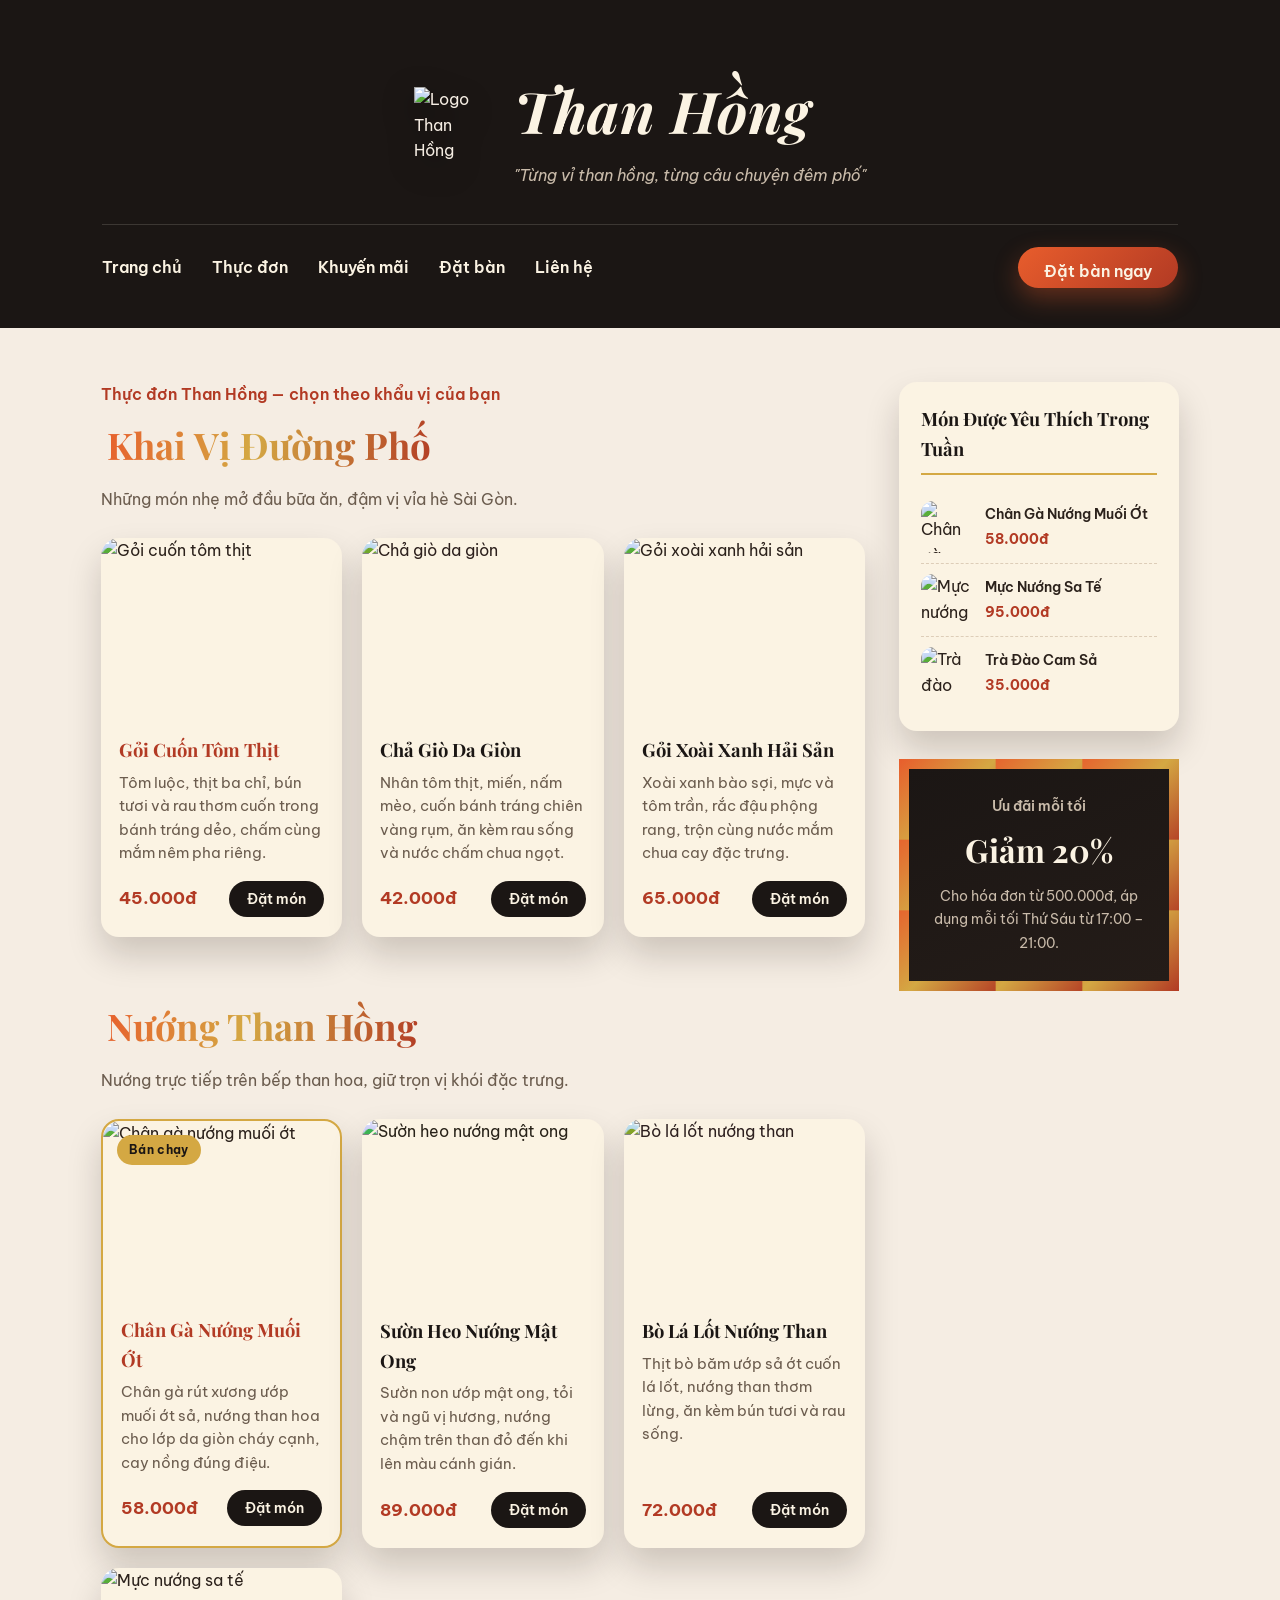
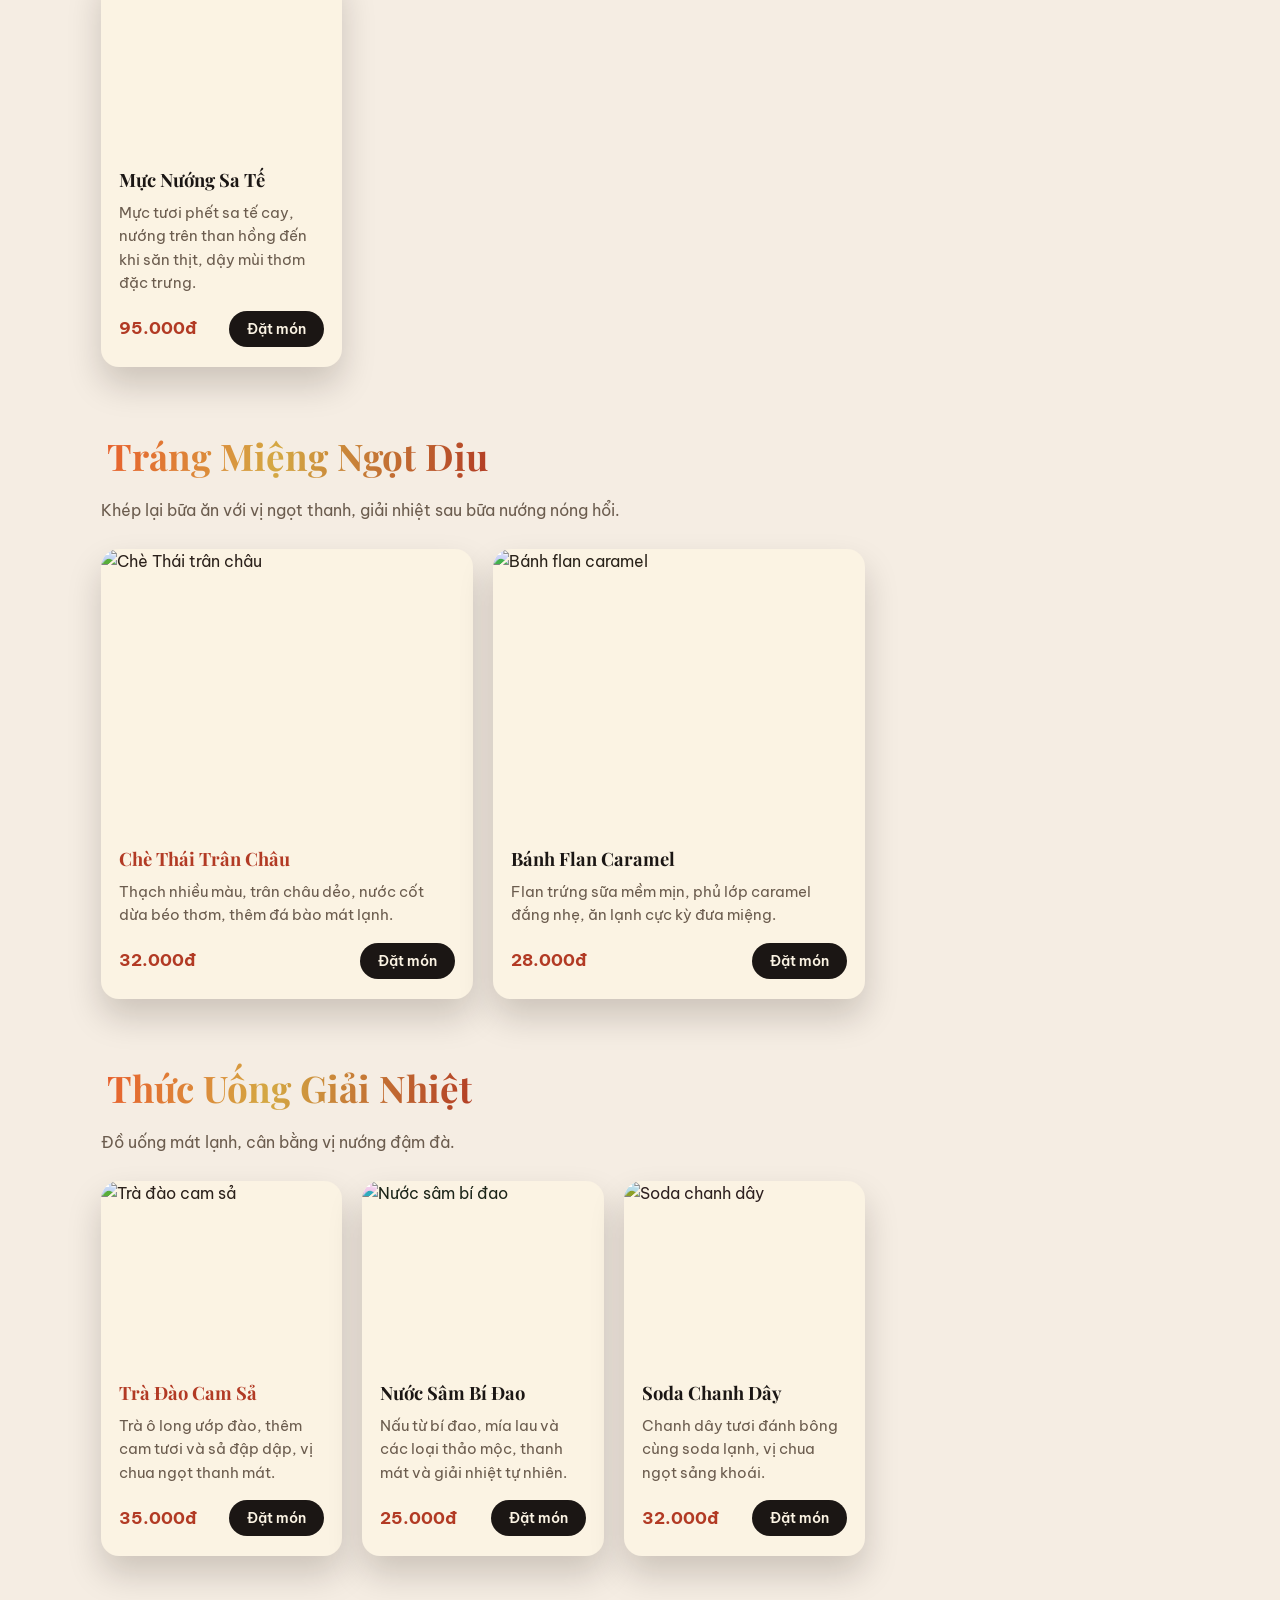
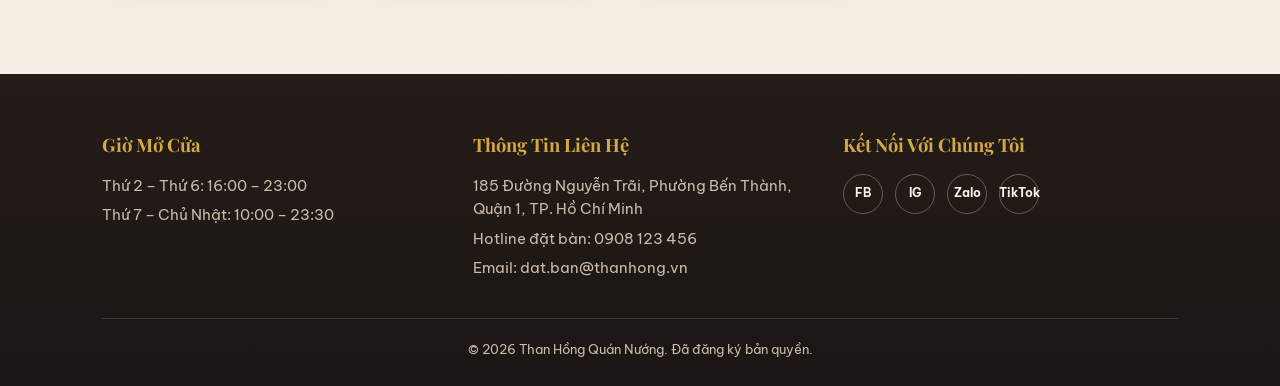
==== BaiTap1_6651071022_NGUYENDUCHIEN_MenuQuanAn/html/index.html @ b6b59dac "Create index.html" ====
<!DOCTYPE html>
<html lang="vi">
<head>
  <meta charset="UTF-8">
  <meta name="viewport" content="width=device-width, initial-scale=1.0">
  <meta name="description" content="Than Hồng - Quán nướng than hoa giữa lòng phố đêm, thực đơn khai vị, món nướng, tráng miệng và thức uống giải nhiệt.">
  <title>Than Hồng | Quán Nướng Than Hoa Phố Đêm</title>
  <link rel="preconnect" href="https://fonts.googleapis.com">
  <link href="https://fonts.googleapis.com/css2?family=Playfair+Display:ital,wght@0,500;0,700;1,600&family=Be+Vietnam+Pro:wght@400;500;600;700&display=swap" rel="stylesheet">
  <link rel="stylesheet" href="../css/style.css">
</head>
<body>

  <!-- ===== HEADER ===== -->
  <header id="site-header">
    <div class="header-inner">
      <div class="brand">
        <img src="../images/logo-than-hong.svg" alt="Logo Than Hồng" class="brand-logo">
        <div class="brand-text">
          <h1>Than Hồng</h1>
          <p class="slogan">"Từng vỉ than hồng, từng câu chuyện đêm phố"</p>
        </div>
      </div>
    </div>

    <!-- ===== NAVIGATION ===== -->
    <nav id="main-nav">
      <ul>
        <li><a href="#site-header">Trang chủ</a></li>
        <li><a href="#khai-vi">Thực đơn</a></li>
        <li><a href="#khuyen-mai">Khuyến mãi</a></li>
        <li><a href="#dat-ban">Đặt bàn</a></li>
        <li><a href="#lien-he">Liên hệ</a></li>
      </ul>
      <a href="#dat-ban" class="btn-reserve">Đặt bàn ngay</a>
    </nav>
  </header>

  <!-- ===== NỘI DUNG CHÍNH + ASIDE ===== -->
  <div class="content-wrap">

    <main class="menu-main">

      <p class="eyebrow-intro">Thực đơn Than Hồng &mdash; chọn theo khẩu vị của bạn</p>

      <!-- SECTION: KHAI VỊ -->
      <section class="menu-section" id="khai-vi">
        <h2>Khai Vị Đường Phố</h2>
        <p class="section-desc">Những món nhẹ mở đầu bữa ăn, đậm vị vỉa hè Sài Gòn.</p>

        <div class="dish-grid">
          <article class="dish-card">
            <img src="../images/icon-spring-roll.svg" alt="Gỏi cuốn tôm thịt" class="dish-img">
            <h3>Gỏi Cuốn Tôm Thịt</h3>
            <p>Tôm luộc, thịt ba chỉ, bún tươi và rau thơm cuốn trong bánh tráng dẻo, chấm cùng mắm nêm pha riêng.</p>
            <div class="dish-footer">
              <span class="price">45.000đ</span>
              <button class="btn-order" type="button">Đặt món</button>
            </div>
          </article>

          <article class="dish-card">
            <img src="../images/icon-spring-roll.svg" alt="Chả giò da giòn" class="dish-img" style="filter:hue-rotate(-15deg)">
            <h3>Chả Giò Da Giòn</h3>
            <p>Nhân tôm thịt, miến, nấm mèo, cuốn bánh tráng chiên vàng rụm, ăn kèm rau sống và nước chấm chua ngọt.</p>
            <div class="dish-footer">
              <span class="price">42.000đ</span>
              <button class="btn-order" type="button">Đặt món</button>
            </div>
          </article>

          <article class="dish-card">
            <img src="../images/icon-salad.svg" alt="Gỏi xoài xanh hải sản" class="dish-img">
            <h3>Gỏi Xoài Xanh Hải Sản</h3>
            <p>Xoài xanh bào sợi, mực và tôm trần, rắc đậu phộng rang, trộn cùng nước mắm chua cay đặc trưng.</p>
            <div class="dish-footer">
              <span class="price">65.000đ</span>
              <button class="btn-order" type="button">Đặt món</button>
            </div>
          </article>
        </div>
      </section>

      <!-- SECTION: MÓN NƯỚNG CHÍNH -->
      <section class="menu-section" id="mon-nuong">
        <h2>Nướng Than Hồng</h2>
        <p class="section-desc">Nướng trực tiếp trên bếp than hoa, giữ trọn vị khói đặc trưng.</p>

        <div class="dish-grid">
          <article class="dish-card featured">
            <span class="badge">Bán chạy</span>
            <img src="../images/icon-skewer.svg" alt="Chân gà nướng muối ớt" class="dish-img">
            <h3>Chân Gà Nướng Muối Ớt</h3>
            <p>Chân gà rút xương ướp muối ớt sả, nướng than hoa cho lớp da giòn cháy cạnh, cay nồng đúng điệu.</p>
            <div class="dish-footer">
              <span class="price">58.000đ</span>
              <button class="btn-order" type="button">Đặt món</button>
            </div>
          </article>

          <article class="dish-card">
            <img src="../images/icon-skewer.svg" alt="Sườn heo nướng mật ong" class="dish-img" style="filter:hue-rotate(20deg)">
            <h3>Sườn Heo Nướng Mật Ong</h3>
            <p>Sườn non ướp mật ong, tỏi và ngũ vị hương, nướng chậm trên than đỏ đến khi lên màu cánh gián.</p>
            <div class="dish-footer">
              <span class="price">89.000đ</span>
              <button class="btn-order" type="button">Đặt món</button>
            </div>
          </article>

          <article class="dish-card">
            <img src="../images/icon-skewer.svg" alt="Bò lá lốt nướng than" class="dish-img" style="filter:hue-rotate(-25deg)">
            <h3>Bò Lá Lốt Nướng Than</h3>
            <p>Thịt bò băm ướp sả ớt cuốn lá lốt, nướng than thơm lừng, ăn kèm bún tươi và rau sống.</p>
            <div class="dish-footer">
              <span class="price">72.000đ</span>
              <button class="btn-order" type="button">Đặt món</button>
            </div>
          </article>

          <article class="dish-card">
            <img src="../images/icon-squid.svg" alt="Mực nướng sa tế" class="dish-img">
            <h3>Mực Nướng Sa Tế</h3>
            <p>Mực tươi phết sa tế cay, nướng trên than hồng đến khi săn thịt, dậy mùi thơm đặc trưng.</p>
            <div class="dish-footer">
              <span class="price">95.000đ</span>
              <button class="btn-order" type="button">Đặt món</button>
            </div>
          </article>
        </div>
      </section>

      <!-- SECTION: TRÁNG MIỆNG -->
      <section class="menu-section" id="trang-mieng">
        <h2>Tráng Miệng Ngọt Dịu</h2>
        <p class="section-desc">Khép lại bữa ăn với vị ngọt thanh, giải nhiệt sau bữa nướng nóng hổi.</p>

        <div class="dish-grid">
          <article class="dish-card">
            <img src="../images/icon-dessert.svg" alt="Chè Thái trân châu" class="dish-img">
            <h3>Chè Thái Trân Châu</h3>
            <p>Thạch nhiều màu, trân châu dẻo, nước cốt dừa béo thơm, thêm đá bào mát lạnh.</p>
            <div class="dish-footer">
              <span class="price">32.000đ</span>
              <button class="btn-order" type="button">Đặt món</button>
            </div>
          </article>

          <article class="dish-card">
            <img src="../images/icon-dessert.svg" alt="Bánh flan caramel" class="dish-img" style="filter:hue-rotate(15deg)">
            <h3>Bánh Flan Caramel</h3>
            <p>Flan trứng sữa mềm mịn, phủ lớp caramel đắng nhẹ, ăn lạnh cực kỳ đưa miệng.</p>
            <div class="dish-footer">
              <span class="price">28.000đ</span>
              <button class="btn-order" type="button">Đặt món</button>
            </div>
          </article>
        </div>
      </section>

      <!-- SECTION: THỨC UỐNG -->
      <section class="menu-section" id="thuc-uong">
        <h2>Thức Uống Giải Nhiệt</h2>
        <p class="section-desc">Đồ uống mát lạnh, cân bằng vị nướng đậm đà.</p>

        <div class="dish-grid">
          <article class="dish-card">
            <img src="../images/icon-drink.svg" alt="Trà đào cam sả" class="dish-img">
            <h3>Trà Đào Cam Sả</h3>
            <p>Trà ô long ướp đào, thêm cam tươi và sả đập dập, vị chua ngọt thanh mát.</p>
            <div class="dish-footer">
              <span class="price">35.000đ</span>
              <button class="btn-order" type="button">Đặt món</button>
            </div>
          </article>

          <article class="dish-card">
            <img src="../images/icon-drink.svg" alt="Nước sâm bí đao" class="dish-img" style="filter:hue-rotate(80deg)">
            <h3>Nước Sâm Bí Đao</h3>
            <p>Nấu từ bí đao, mía lau và các loại thảo mộc, thanh mát và giải nhiệt tự nhiên.</p>
            <div class="dish-footer">
              <span class="price">25.000đ</span>
              <button class="btn-order" type="button">Đặt món</button>
            </div>
          </article>

          <article class="dish-card">
            <img src="../images/icon-drink.svg" alt="Soda chanh dây" class="dish-img" style="filter:hue-rotate(-30deg)">
            <h3>Soda Chanh Dây</h3>
            <p>Chanh dây tươi đánh bông cùng soda lạnh, vị chua ngọt sảng khoái.</p>
            <div class="dish-footer">
              <span class="price">32.000đ</span>
              <button class="btn-order" type="button">Đặt món</button>
            </div>
          </article>
        </div>
      </section>

    </main>

    <!-- ===== ASIDE ===== -->
    <aside class="sidebar">
      <div class="favorite-box">
        <h4>Món Được Yêu Thích Trong Tuần</h4>
        <ul class="favorite-list">
          <li>
            <img src="../images/icon-skewer.svg" alt="Chân gà nướng muối ớt">
            <div>
              <p class="fav-name">Chân Gà Nướng Muối Ớt</p>
              <span class="fav-price">58.000đ</span>
            </div>
          </li>
          <li>
            <img src="../images/icon-squid.svg" alt="Mực nướng sa tế">
            <div>
              <p class="fav-name">Mực Nướng Sa Tế</p>
              <span class="fav-price">95.000đ</span>
            </div>
          </li>
          <li>
            <img src="../images/icon-drink.svg" alt="Trà đào cam sả">
            <div>
              <p class="fav-name">Trà Đào Cam Sả</p>
              <span class="fav-price">35.000đ</span>
            </div>
          </li>
        </ul>
      </div>

      <div class="promo-box" id="khuyen-mai">
        <p class="promo-eyebrow">Ưu đãi mỗi tối</p>
        <h4>Giảm 20%</h4>
        <p>Cho hóa đơn từ 500.000đ, áp dụng mỗi tối Thứ Sáu từ 17:00 &ndash; 21:00.</p>
      </div>
    </aside>

  </div>

  <!-- ===== FOOTER ===== -->
  <footer id="lien-he">
    <div class="footer-inner">
      <div class="footer-col">
        <h5>Giờ Mở Cửa</h5>
        <p>Thứ 2 &ndash; Thứ 6: 16:00 &ndash; 23:00</p>
        <p>Thứ 7 &ndash; Chủ Nhật: 10:00 &ndash; 23:30</p>
      </div>
      <div class="footer-col" id="dat-ban">
        <h5>Thông Tin Liên Hệ</h5>
        <p>185 Đường Nguyễn Trãi, Phường Bến Thành, Quận 1, TP. Hồ Chí Minh</p>
        <p>Hotline đặt bàn: 0908 123 456</p>
        <p>Email: dat.ban@thanhong.vn</p>
      </div>
      <div class="footer-col">
        <h5>Kết Nối Với Chúng Tôi</h5>
        <div class="social-links">
          <a href="#" aria-label="Facebook">FB</a>
          <a href="#" aria-label="Instagram">IG</a>
          <a href="#" aria-label="Zalo">Zalo</a>
          <a href="#" aria-label="TikTok">TikTok</a>
        </div>
      </div>
    </div>
    <p class="copyright">&copy; 2026 Than Hồng Quán Nướng. Đã đăng ký bản quyền.</p>
  </footer>

</body>
</html>
---- BaiTap1_6651071022_NGUYENDUCHIEN_MenuQuanAn/css/style.css ----
/* ==========================================================================
   THAN HỒNG — QUÁN NƯỚNG THAN HOA
   Bảng màu:  #1B1614 than đen | #E85D2C ember cam | #B23A24 ember đỏ
              #D4A843 vàng đồng | #F5EDE3 kem sáng
   Font chữ:  Playfair Display (tiêu đề) + Be Vietnam Pro (nội dung)
   ========================================================================== */

/* [1] UNIVERSAL SELECTOR (*) — reset mặc định cho mọi phần tử */
* {
  margin: 0;
  padding: 0;
  box-sizing: border-box;
}

:root {
  --charcoal: #1B1614;
  --charcoal-2: #241C18;
  --ember: #E85D2C;
  --ember-deep: #B23A24;
  --gold: #D4A843;
  --cream: #F5EDE3;
  --cream-2: #FBF3E3;
  --muted: #C9BBAA;
  --radius-card: 18px;
  --shadow-card: 0 18px 34px rgba(20, 12, 8, 0.18);
}

/* [2] TAG / TYPE SELECTOR — áp dụng cho mọi thẻ html, body */
html {
  scroll-behavior: smooth;
}

body {
  font-family: 'Be Vietnam Pro', sans-serif;
  background: var(--cream);
  color: #2B211B;
  line-height: 1.6;
}

/* [3] GROUP SELECTOR (,) — các thẻ tiêu đề dùng chung font hiển thị */
h1, h2, h3, h4 {
  font-family: 'Playfair Display', serif;
  color: var(--charcoal);
  font-weight: 700;
}

img {
  max-width: 100%;
  display: block;
}

a {
  text-decoration: none;
  color: inherit;
}

ul {
  list-style: none;
}

/* ==========================================================================
   HEADER / BANNER
   Yêu cầu 12: background-size + background-position cho ảnh nền banner
   ========================================================================== */
#site-header {
  background-image: url('../images/hero-texture.svg');
  background-size: cover;              /* background-size */
  background-position: center bottom;  /* background-position */
  background-repeat: no-repeat;
  background-color: var(--charcoal);
  color: var(--cream);
  padding: 64px 8vw 40px;
}

.header-inner {
  display: flex;
  justify-content: center;
}

.brand {
  display: flex;
  align-items: center;
  gap: 22px;
  text-align: left;
}

.brand-logo {
  width: 78px;
  height: 78px;
  filter: drop-shadow(0 10px 16px rgba(0, 0, 0, 0.45));
}

.brand-text h1 {
  color: var(--cream-2);
  font-size: clamp(2.4rem, 5vw, 3.6rem);
  font-style: italic;
  letter-spacing: 0.5px;
}

.slogan {
  color: var(--muted);
  font-size: 1.02rem;
  margin-top: 6px;
  font-style: italic;
}

/* NAVIGATION */
#main-nav {
  max-width: 1100px;
  margin: 36px auto 0;
  display: flex;
  align-items: center;
  justify-content: space-between;
  flex-wrap: wrap;
  gap: 18px;
  border-top: 1px solid rgba(245, 237, 227, 0.15);
  padding-top: 22px;
}

#main-nav ul {
  display: flex;
  gap: 30px;
  flex-wrap: wrap;
}

/* [4] DESCENDANT SELECTOR — thẻ a nằm bên trong nav */
#main-nav a {
  font-weight: 600;
  font-size: 0.98rem;
  color: var(--cream-2);
  position: relative;
  padding-bottom: 4px;
}

/* [5] PSEUDO-CLASS :hover — hiệu ứng khi rê chuột vào mục menu */
#main-nav ul li a:hover {
  color: var(--ember);
}

/* [6] PSEUDO-ELEMENT ::after — vạch gạch chân xuất hiện khi hover */
#main-nav ul li a::after {
  content: "";
  position: absolute;
  left: 0;
  bottom: -4px;
  width: 0%;
  height: 2px;
  background: var(--ember);
  transition: width 0.3s ease;
}

#main-nav ul li a:hover::after {
  width: 100%;
}

.btn-reserve {
  background: linear-gradient(135deg, var(--ember), var(--ember-deep));
  color: var(--cream-2);
  padding: 12px 26px;
  border-radius: 999px;
  font-weight: 600;
  box-shadow: 0 10px 24px rgba(232, 93, 44, 0.35);
  transition: transform 0.25s ease, box-shadow 0.25s ease;
}

.btn-reserve:hover {
  transform: translateY(-2px);
  box-shadow: 0 14px 28px rgba(232, 93, 44, 0.45);
}

/* ==========================================================================
   LAYOUT: NỘI DUNG CHÍNH + ASIDE
   ========================================================================== */
.content-wrap {
  max-width: 1180px;
  margin: 0 auto;
  padding: 54px clamp(20px, 4vw, 60px) 20px;
  display: grid;
  grid-template-columns: minmax(0, 1fr) 280px;
  gap: 34px;
  align-items: start;
}

@media (min-width: 1400px) {
  .content-wrap {
    max-width: 1280px;
  }
}

.eyebrow-intro {
  color: var(--ember-deep);
  font-weight: 600;
  margin-bottom: 6px;
}

/* [7] ID SELECTOR — section khai vị định danh riêng để làm mốc cuộn trang */
#khai-vi {
  scroll-margin-top: 30px;
}

.menu-section {
  margin-bottom: 58px;
}

/* [8] CHILD COMBINATOR (>) — chỉ áp dụng cho h2 là con trực tiếp của .menu-section */
.menu-section > h2 {
  font-size: clamp(1.7rem, 3vw, 2.3rem);
  display: inline-block;
  padding: 2px 6px;
  /* Yêu cầu 12: background-origin + background-clip cho khối tiêu đề section */
  background-image: linear-gradient(100deg, var(--ember) 0%, var(--gold) 45%, var(--ember-deep) 100%);
  background-origin: padding-box;   /* background-origin */
  background-clip: text;            /* background-clip */
  -webkit-background-clip: text;
  color: transparent;
  -webkit-text-fill-color: transparent;
}

/* [9] ADJACENT SIBLING SELECTOR (+) — đoạn mô tả ngay sau tiêu đề h2 */
.menu-section > h2 + .section-desc {
  margin-top: 10px;
  color: #6B5C4E;
  max-width: 60ch;
}

.dish-grid {
  margin-top: 26px;
  display: grid;
  grid-template-columns: repeat(auto-fit, minmax(190px, 1fr));
  gap: 20px;
}

/* [10] CLASS SELECTOR — thẻ card món ăn */
.dish-card {
  position: relative;
  background: var(--cream-2);
  border-radius: var(--radius-card);   /* Yêu cầu 10: border-radius */
  box-shadow: var(--shadow-card);      /* Yêu cầu 10: box-shadow */
  overflow: hidden;
  display: flex;
  flex-direction: column;
  transition: transform 0.3s ease, box-shadow 0.3s ease;
}

.dish-card:hover {
  transform: translateY(-6px);
  box-shadow: 0 26px 40px rgba(20, 12, 8, 0.26);
}

.dish-img {
  width: 100%;
  aspect-ratio: 4 / 3;
  object-fit: cover;
  border-radius: var(--radius-card) var(--radius-card) 0 0; /* bo góc riêng cho ảnh */
}

.dish-card h3 {
  font-size: 1.15rem;
  margin: 16px 18px 6px;
}

.dish-card p {
  font-size: 0.92rem;
  color: #6B5C4E;
  margin: 0 18px;
  flex-grow: 1;
}

.dish-footer {
  display: flex;
  align-items: center;
  justify-content: space-between;
  margin: 16px 18px 20px;
}

.price {
  font-weight: 700;
  color: var(--ember-deep);
  font-size: 1.05rem;
}

.btn-order {
  border: none;
  cursor: pointer;
  background: var(--charcoal);
  color: var(--cream-2);
  padding: 9px 18px;
  border-radius: 999px;
  font-family: inherit;
  font-weight: 600;
  font-size: 0.88rem;
  transition: background 0.25s ease, transform 0.2s ease;
}

.btn-order:hover {
  background: var(--ember);
  transform: scale(1.05);
}

/* Card nổi bật: món bán chạy */
.dish-card.featured {
  border: 2px solid var(--gold);
}

.badge {
  position: absolute;
  top: 14px;
  left: 14px;
  z-index: 2;
  background: var(--gold);
  color: var(--charcoal);
  font-size: 0.75rem;
  font-weight: 700;
  padding: 5px 12px;
  border-radius: 999px;
  letter-spacing: 0.3px;
}

/* [11] PSEUDO-CLASS :first-child — thẻ card đầu tiên trong mỗi lưới món hơi nhấn nhá */
.dish-grid > .dish-card:first-child h3 {
  color: var(--ember-deep);
}

/* ==========================================================================
   ASIDE
   ========================================================================== */
.sidebar {
  position: sticky;
  top: 24px;
  display: flex;
  flex-direction: column;
  gap: 28px;
}

.favorite-box {
  background: var(--cream-2);
  border-radius: var(--radius-card);
  box-shadow: var(--shadow-card);
  padding: 22px;
}

.favorite-box h4 {
  font-size: 1.15rem;
  margin-bottom: 16px;
  border-bottom: 2px solid var(--gold);
  padding-bottom: 10px;
}

.favorite-list li {
  display: flex;
  align-items: center;
  gap: 12px;
  padding: 10px 0;
  border-bottom: 1px dashed #DDCDB8;
}

.favorite-list li:last-child {
  border-bottom: none;
}

.favorite-list img {
  width: 52px;
  height: 52px;
  object-fit: cover;
  border-radius: 12px;
}

.fav-name {
  font-size: 0.9rem;
  font-weight: 600;
}

.fav-price {
  font-size: 0.85rem;
  color: var(--ember-deep);
  font-weight: 700;
}

/* Yêu cầu 11: border-image cho khối khuyến mãi */
.promo-box {
  background: linear-gradient(160deg, var(--charcoal), var(--charcoal-2));
  color: var(--cream-2);
  padding: 26px 22px;
  border-radius: 4px;
  border: 10px solid;
  border-image-source: linear-gradient(135deg, var(--ember) 0%, var(--gold) 50%, var(--ember-deep) 100%);
  border-image-slice: 24;
  border-image-width: 10px;
  border-image-repeat: round;
  text-align: center;
}

.promo-eyebrow {
  color: var(--gold);
  font-weight: 600;
  font-size: 0.85rem;
  margin-bottom: 6px;
}

.promo-box h4 {
  color: var(--cream-2);
  font-size: 2rem;
  margin-bottom: 10px;
}

.promo-box p {
  font-size: 0.9rem;
  color: var(--muted);
}

/* ==========================================================================
   FOOTER
   Yêu cầu 12: multiple background images (hoạ tiết + màu nền)
   ========================================================================== */
footer {
  margin-top: 40px;
  background-image: url('../images/footer-pattern.svg'), linear-gradient(180deg, var(--charcoal-2), var(--charcoal));
  background-repeat: repeat, no-repeat;
  background-size: 90px, cover;
  color: var(--cream-2);
  padding: 56px 8vw 26px;
}

.footer-inner {
  max-width: 1180px;
  margin: 0 auto;
  display: grid;
  grid-template-columns: repeat(auto-fit, minmax(220px, 1fr));
  gap: 36px;
  padding-bottom: 32px;
  border-bottom: 1px solid rgba(245, 237, 227, 0.15);
}

.footer-col h5 {
  font-family: 'Playfair Display', serif;
  font-size: 1.15rem;
  color: var(--gold);
  margin-bottom: 14px;
}

.footer-col p {
  font-size: 0.92rem;
  color: var(--muted);
  margin-bottom: 6px;
}

.social-links {
  display: flex;
  gap: 12px;
  margin-top: 6px;
}

.social-links a {
  width: 40px;
  height: 40px;
  display: flex;
  align-items: center;
  justify-content: center;
  border: 1px solid rgba(245, 237, 227, 0.3);
  border-radius: 50%;
  font-size: 0.72rem;
  font-weight: 700;
  transition: background 0.25s ease, transform 0.25s ease;
}

.social-links a:hover {
  background: var(--ember);
  transform: translateY(-3px);
}

.copyright {
  text-align: center;
  font-size: 0.82rem;
  color: var(--muted);
  padding-top: 20px;
}

/* ==========================================================================
   RESPONSIVE
   ========================================================================== */
@media (max-width: 880px) {
  .content-wrap {
    grid-template-columns: 1fr;
  }

  .sidebar {
    position: static;
  }

  #main-nav {
    flex-direction: column;
    align-items: flex-start;
  }
}

@media (max-width: 520px) {
  #site-header {
    padding: 46px 6vw 30px;
  }

  .brand {
    flex-direction: column;
    text-align: center;
  }

  .content-wrap {
    padding: 40px 6vw 10px;
  }
}
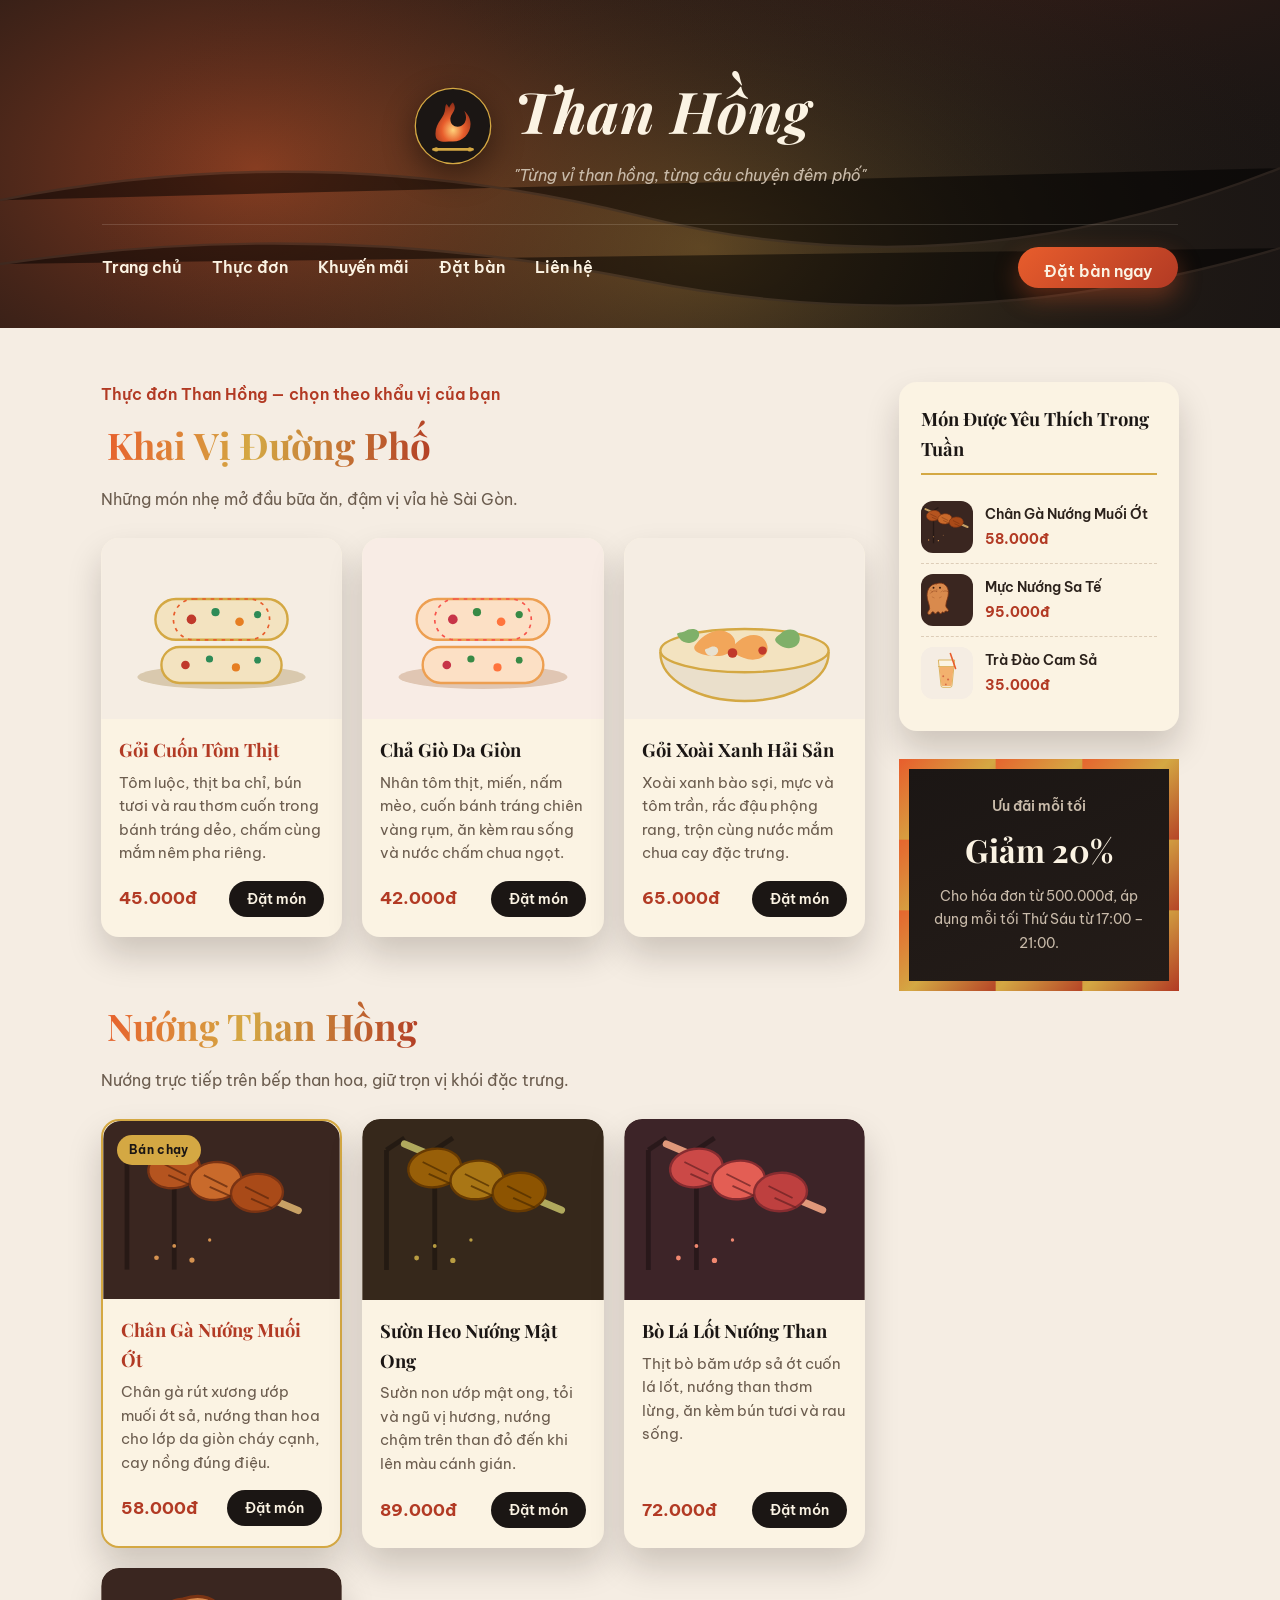
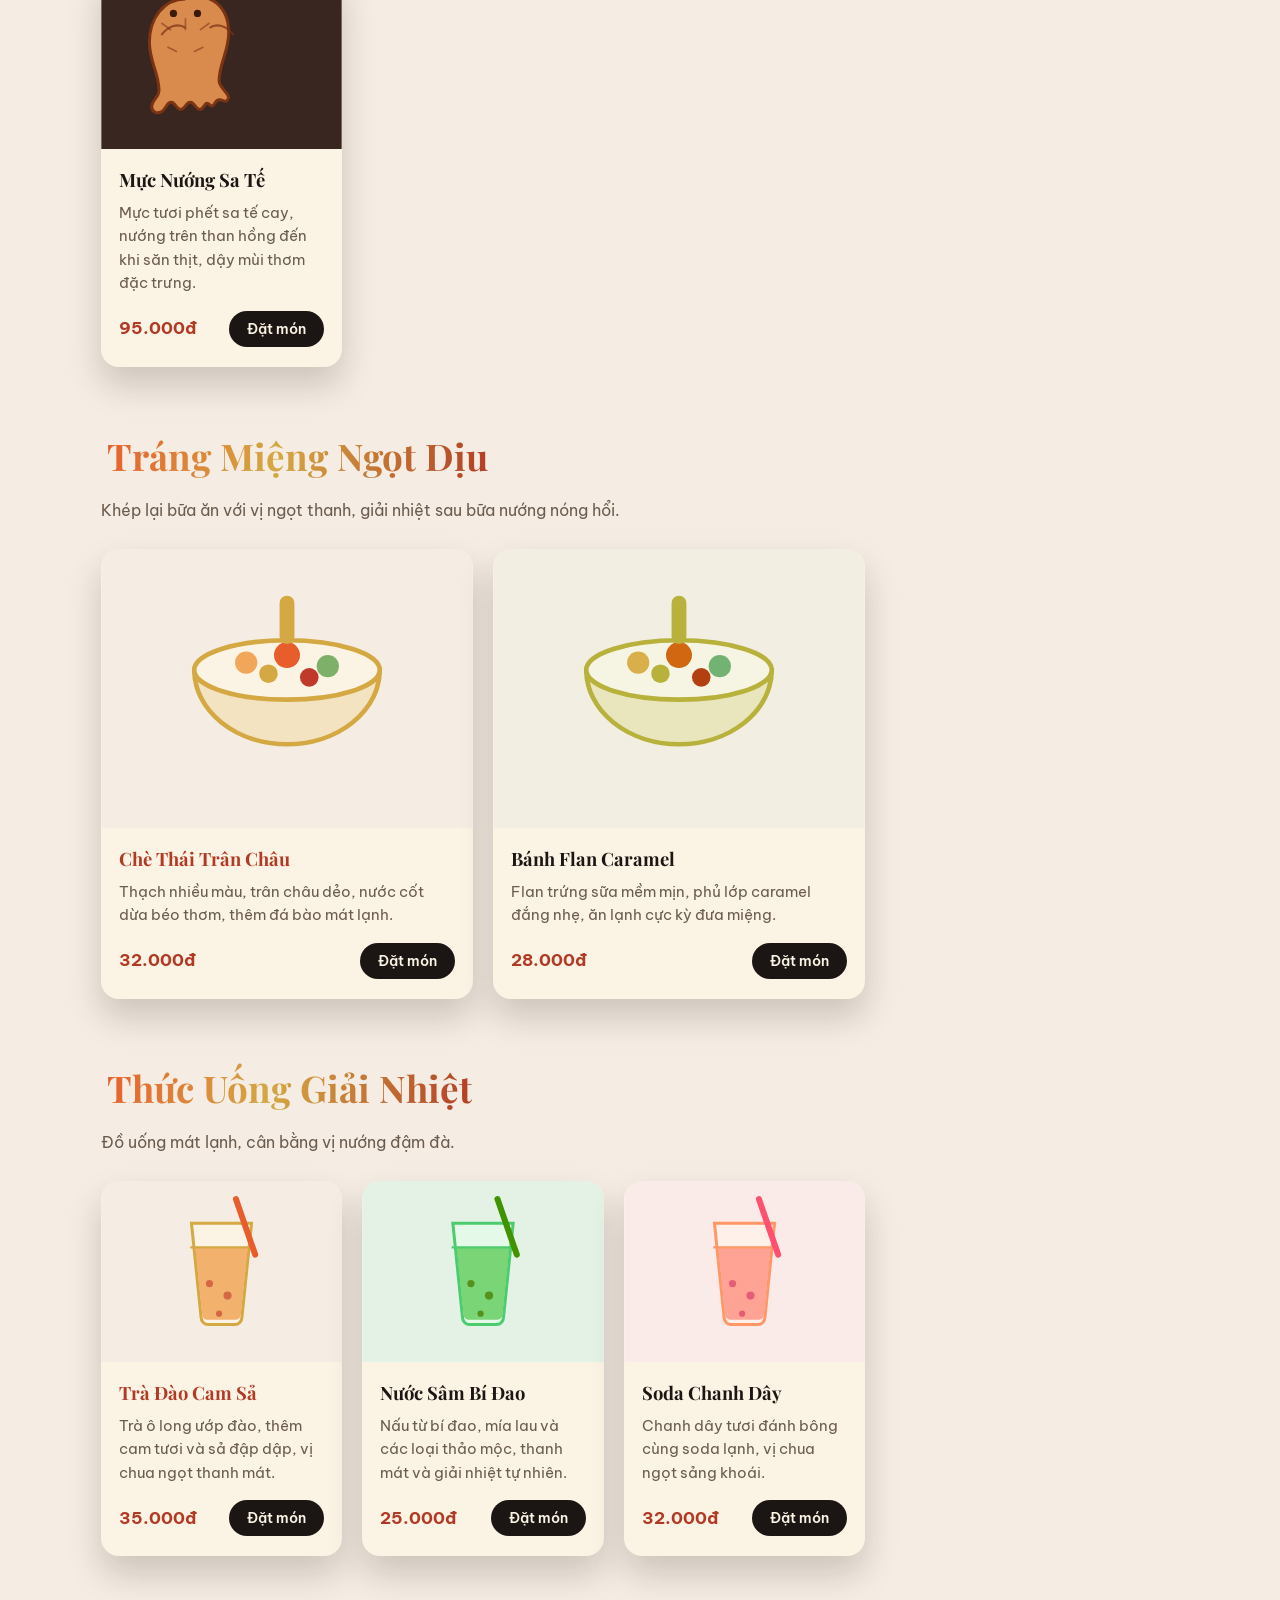
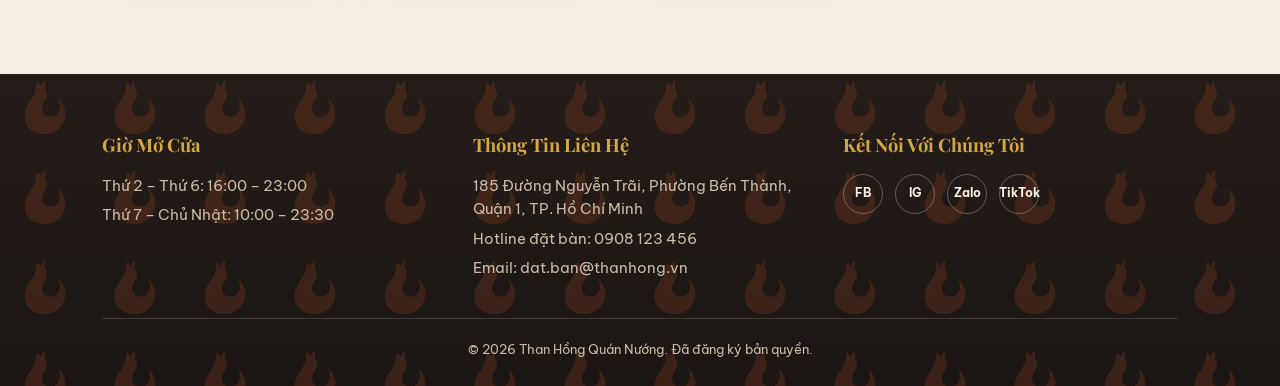
==== commit 5f9dff44: "Update index.html" ====
--- a/BaiTap1_6651071022_NGUYENDUCHIEN_MenuQuanAn/html/index.html
+++ b/BaiTap1_6651071022_NGUYENDUCHIEN_MenuQuanAn/html/index.html
@@ -11,7 +11,6 @@
 </head>
 <body>
 
-  <!-- ===== HEADER ===== -->
   <header id="site-header">
     <div class="header-inner">
       <div class="brand">
@@ -23,7 +22,6 @@
       </div>
     </div>
 
-    <!-- ===== NAVIGATION ===== -->
     <nav id="main-nav">
       <ul>
         <li><a href="#site-header">Trang chủ</a></li>
@@ -36,14 +34,12 @@
     </nav>
   </header>
 
-  <!-- ===== NỘI DUNG CHÍNH + ASIDE ===== -->
   <div class="content-wrap">
 
     <main class="menu-main">
 
       <p class="eyebrow-intro">Thực đơn Than Hồng &mdash; chọn theo khẩu vị của bạn</p>
 
-      <!-- SECTION: KHAI VỊ -->
       <section class="menu-section" id="khai-vi">
         <h2>Khai Vị Đường Phố</h2>
         <p class="section-desc">Những món nhẹ mở đầu bữa ăn, đậm vị vỉa hè Sài Gòn.</p>
@@ -81,7 +77,6 @@
         </div>
       </section>
 
-      <!-- SECTION: MÓN NƯỚNG CHÍNH -->
       <section class="menu-section" id="mon-nuong">
         <h2>Nướng Than Hồng</h2>
         <p class="section-desc">Nướng trực tiếp trên bếp than hoa, giữ trọn vị khói đặc trưng.</p>
@@ -130,7 +125,6 @@
         </div>
       </section>
 
-      <!-- SECTION: TRÁNG MIỆNG -->
       <section class="menu-section" id="trang-mieng">
         <h2>Tráng Miệng Ngọt Dịu</h2>
         <p class="section-desc">Khép lại bữa ăn với vị ngọt thanh, giải nhiệt sau bữa nướng nóng hổi.</p>
@@ -158,7 +152,6 @@
         </div>
       </section>
 
-      <!-- SECTION: THỨC UỐNG -->
       <section class="menu-section" id="thuc-uong">
         <h2>Thức Uống Giải Nhiệt</h2>
         <p class="section-desc">Đồ uống mát lạnh, cân bằng vị nướng đậm đà.</p>
@@ -198,7 +191,6 @@
 
     </main>
 
-    <!-- ===== ASIDE ===== -->
     <aside class="sidebar">
       <div class="favorite-box">
         <h4>Món Được Yêu Thích Trong Tuần</h4>
@@ -236,7 +228,6 @@
 
   </div>
 
-  <!-- ===== FOOTER ===== -->
   <footer id="lien-he">
     <div class="footer-inner">
       <div class="footer-col">
--- a/BaiTap1_6651071022_NGUYENDUCHIEN_MenuQuanAn/css/style.css
+++ b/BaiTap1_6651071022_NGUYENDUCHIEN_MenuQuanAn/css/style.css
@@ -1,11 +1,3 @@
-/* ==========================================================================
-   THAN HỒNG — QUÁN NƯỚNG THAN HOA
-   Bảng màu:  #1B1614 than đen | #E85D2C ember cam | #B23A24 ember đỏ
-              #D4A843 vàng đồng | #F5EDE3 kem sáng
-   Font chữ:  Playfair Display (tiêu đề) + Be Vietnam Pro (nội dung)
-   ========================================================================== */
-
-/* [1] UNIVERSAL SELECTOR (*) — reset mặc định cho mọi phần tử */
 * {
   margin: 0;
   padding: 0;
@@ -25,7 +17,6 @@
   --shadow-card: 0 18px 34px rgba(20, 12, 8, 0.18);
 }
 
-/* [2] TAG / TYPE SELECTOR — áp dụng cho mọi thẻ html, body */
 html {
   scroll-behavior: smooth;
 }
@@ -37,7 +28,6 @@
   line-height: 1.6;
 }
 
-/* [3] GROUP SELECTOR (,) — các thẻ tiêu đề dùng chung font hiển thị */
 h1, h2, h3, h4 {
   font-family: 'Playfair Display', serif;
   color: var(--charcoal);
@@ -58,14 +48,10 @@
   list-style: none;
 }
 
-/* ==========================================================================
-   HEADER / BANNER
-   Yêu cầu 12: background-size + background-position cho ảnh nền banner
-   ========================================================================== */
 #site-header {
   background-image: url('../images/hero-texture.svg');
-  background-size: cover;              /* background-size */
-  background-position: center bottom;  /* background-position */
+  background-size: cover;           
+  background-position: center bottom; 
   background-repeat: no-repeat;
   background-color: var(--charcoal);
   color: var(--cream);
@@ -123,7 +109,6 @@
   flex-wrap: wrap;
 }
 
-/* [4] DESCENDANT SELECTOR — thẻ a nằm bên trong nav */
 #main-nav a {
   font-weight: 600;
   font-size: 0.98rem;
@@ -132,12 +117,10 @@
   padding-bottom: 4px;
 }
 
-/* [5] PSEUDO-CLASS :hover — hiệu ứng khi rê chuột vào mục menu */
 #main-nav ul li a:hover {
   color: var(--ember);
 }
 
-/* [6] PSEUDO-ELEMENT ::after — vạch gạch chân xuất hiện khi hover */
 #main-nav ul li a::after {
   content: "";
   position: absolute;
@@ -168,9 +151,6 @@
   box-shadow: 0 14px 28px rgba(232, 93, 44, 0.45);
 }
 
-/* ==========================================================================
-   LAYOUT: NỘI DUNG CHÍNH + ASIDE
-   ========================================================================== */
 .content-wrap {
   max-width: 1180px;
   margin: 0 auto;
@@ -193,7 +173,6 @@
   margin-bottom: 6px;
 }
 
-/* [7] ID SELECTOR — section khai vị định danh riêng để làm mốc cuộn trang */
 #khai-vi {
   scroll-margin-top: 30px;
 }
@@ -202,21 +181,18 @@
   margin-bottom: 58px;
 }
 
-/* [8] CHILD COMBINATOR (>) — chỉ áp dụng cho h2 là con trực tiếp của .menu-section */
 .menu-section > h2 {
   font-size: clamp(1.7rem, 3vw, 2.3rem);
   display: inline-block;
   padding: 2px 6px;
-  /* Yêu cầu 12: background-origin + background-clip cho khối tiêu đề section */
   background-image: linear-gradient(100deg, var(--ember) 0%, var(--gold) 45%, var(--ember-deep) 100%);
-  background-origin: padding-box;   /* background-origin */
-  background-clip: text;            /* background-clip */
+  background-origin: padding-box;  
+  background-clip: text;            
   -webkit-background-clip: text;
   color: transparent;
   -webkit-text-fill-color: transparent;
 }
 
-/* [9] ADJACENT SIBLING SELECTOR (+) — đoạn mô tả ngay sau tiêu đề h2 */
 .menu-section > h2 + .section-desc {
   margin-top: 10px;
   color: #6B5C4E;
@@ -229,13 +205,11 @@
   grid-template-columns: repeat(auto-fit, minmax(190px, 1fr));
   gap: 20px;
 }
-
-/* [10] CLASS SELECTOR — thẻ card món ăn */
 .dish-card {
   position: relative;
   background: var(--cream-2);
-  border-radius: var(--radius-card);   /* Yêu cầu 10: border-radius */
-  box-shadow: var(--shadow-card);      /* Yêu cầu 10: box-shadow */
+  border-radius: var(--radius-card);  
+  box-shadow: var(--shadow-card);      
   overflow: hidden;
   display: flex;
   flex-direction: column;
@@ -251,7 +225,7 @@
   width: 100%;
   aspect-ratio: 4 / 3;
   object-fit: cover;
-  border-radius: var(--radius-card) var(--radius-card) 0 0; /* bo góc riêng cho ảnh */
+  border-radius: var(--radius-card) var(--radius-card) 0 0; 
 }
 
 .dish-card h3 {
@@ -297,7 +271,6 @@
   transform: scale(1.05);
 }
 
-/* Card nổi bật: món bán chạy */
 .dish-card.featured {
   border: 2px solid var(--gold);
 }
@@ -316,14 +289,10 @@
   letter-spacing: 0.3px;
 }
 
-/* [11] PSEUDO-CLASS :first-child — thẻ card đầu tiên trong mỗi lưới món hơi nhấn nhá */
 .dish-grid > .dish-card:first-child h3 {
   color: var(--ember-deep);
 }
 
-/* ==========================================================================
-   ASIDE
-   ========================================================================== */
 .sidebar {
   position: sticky;
   top: 24px;
@@ -376,7 +345,6 @@
   font-weight: 700;
 }
 
-/* Yêu cầu 11: border-image cho khối khuyến mãi */
 .promo-box {
   background: linear-gradient(160deg, var(--charcoal), var(--charcoal-2));
   color: var(--cream-2);
@@ -408,10 +376,6 @@
   color: var(--muted);
 }
 
-/* ==========================================================================
-   FOOTER
-   Yêu cầu 12: multiple background images (hoạ tiết + màu nền)
-   ========================================================================== */
 footer {
   margin-top: 40px;
   background-image: url('../images/footer-pattern.svg'), linear-gradient(180deg, var(--charcoal-2), var(--charcoal));
@@ -475,9 +439,6 @@
   padding-top: 20px;
 }
 
-/* ==========================================================================
-   RESPONSIVE
-   ========================================================================== */
 @media (max-width: 880px) {
   .content-wrap {
     grid-template-columns: 1fr;
